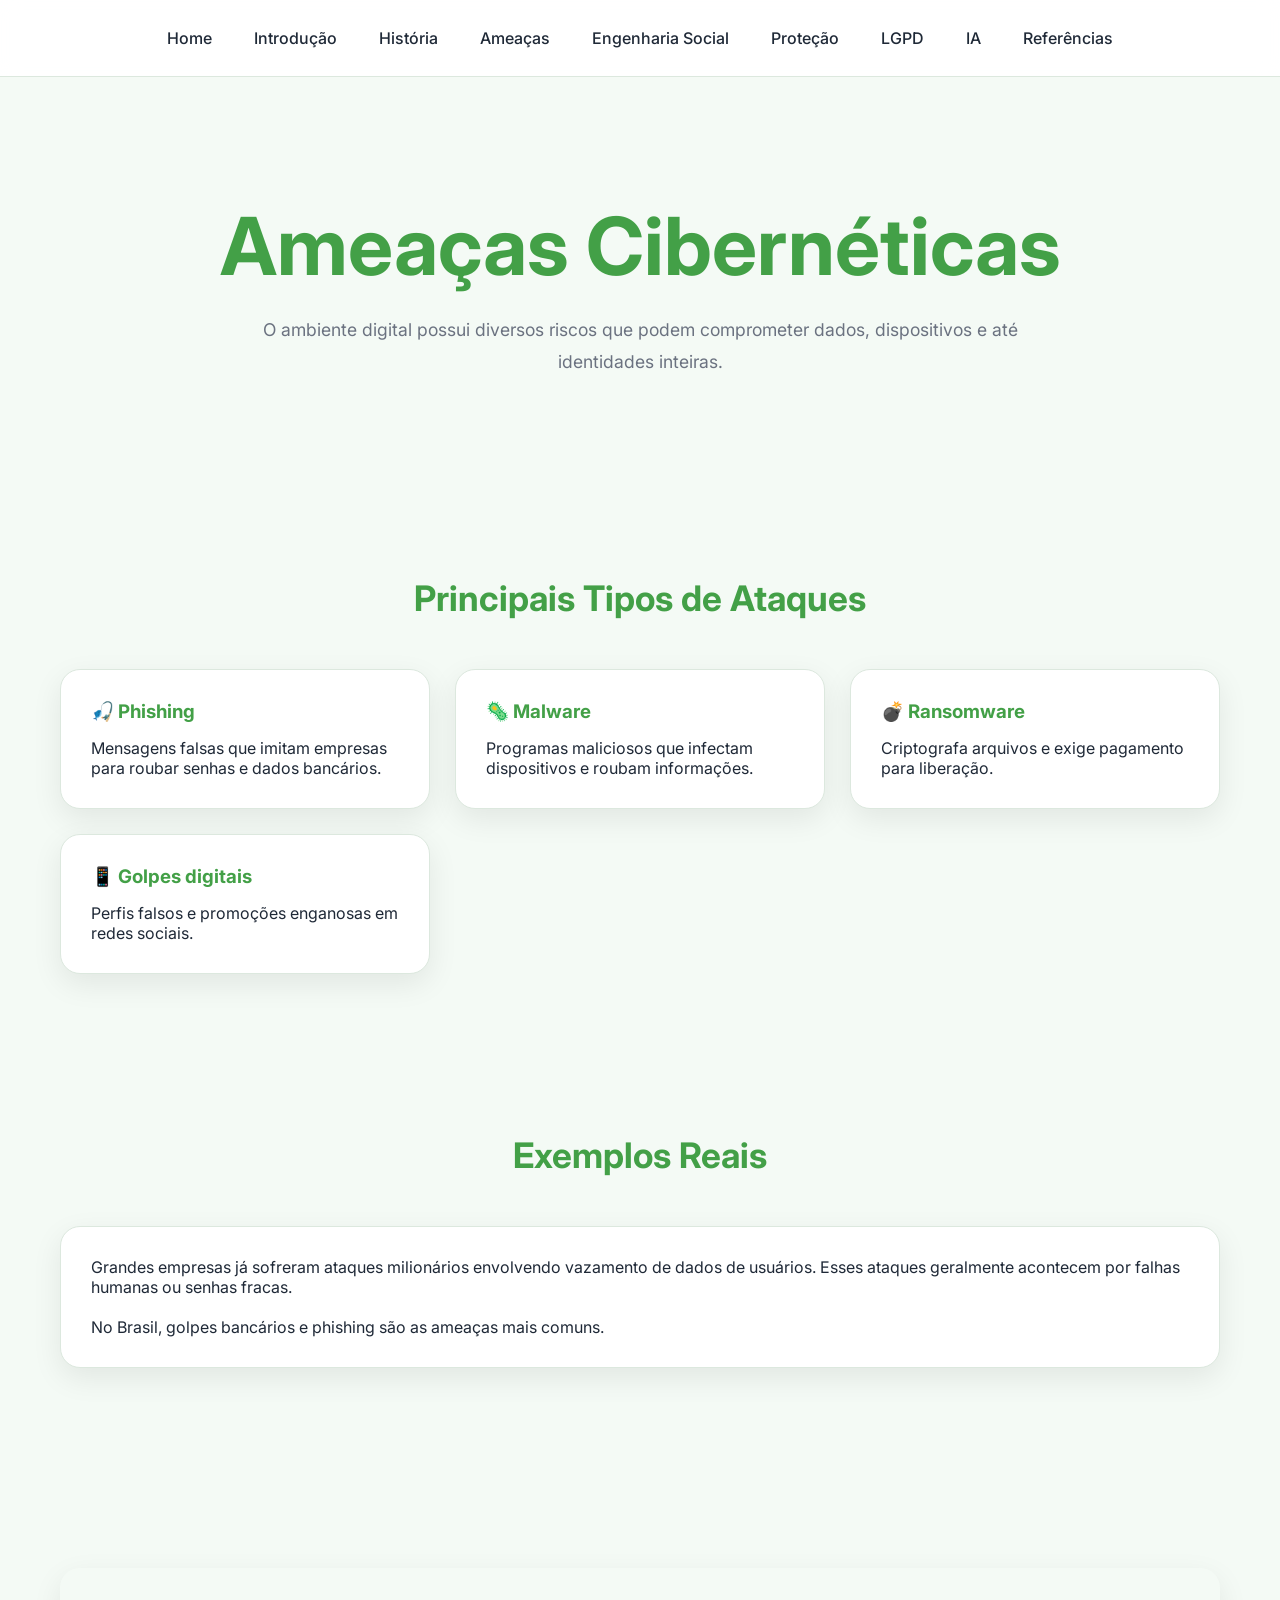
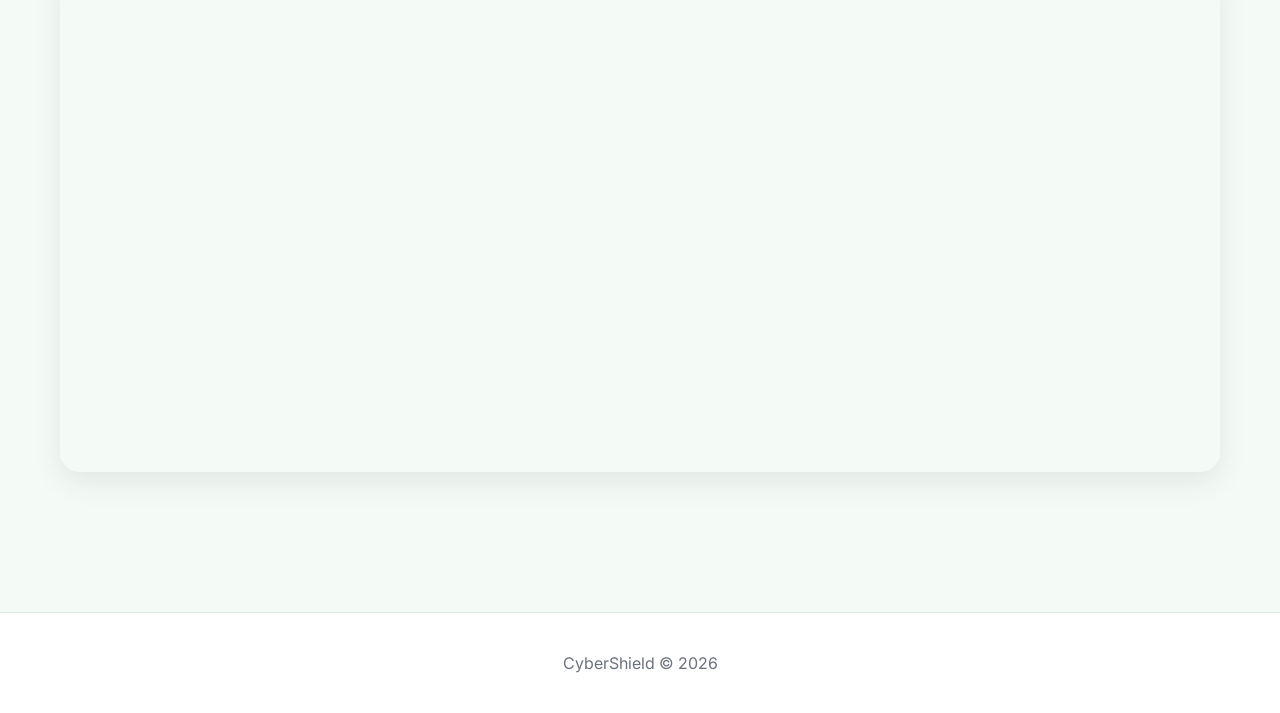
==== ameacas.html @ a0010983 "Add files via upload" ====
<!DOCTYPE html>
<html lang="pt-BR">
<head>
<meta charset="UTF-8">
<meta name="viewport" content="width=device-width, initial-scale=1.0">

<title>Ameaças Cibernéticas</title>

<link href="https://fonts.googleapis.com/css2?family=Inter:wght@300;400;500;600;700&display=swap" rel="stylesheet">
<link rel="stylesheet" href="style.css">
</head>

<body>

<header>
<nav class="navbar">

<a href="index.html">Home</a>
<a href="intro.html">Introdução</a>
<a href="historia.html">História</a>
<a href="ameacas.html">Ameaças</a>
<a href="engenharia.html">Engenharia Social</a>
<a href="protecao.html">Proteção</a>
<a href="lgpd.html">LGPD</a>
<a href="ia.html">IA</a>
<a href="referencias.html">Referências</a>

</nav>
</header>

<section class="hero">

<h1>Ameaças Cibernéticas</h1>

<p>
O ambiente digital possui diversos riscos que podem comprometer dados, dispositivos e até identidades inteiras.
</p>

</section>

<section class="container hidden">

<div class="section-title">
<h2>Principais Tipos de Ataques</h2>
</div>

<div class="grid">

<div class="card">
<h3>🎣 Phishing</h3>
<p>Mensagens falsas que imitam empresas para roubar senhas e dados bancários.</p>
</div>

<div class="card">
<h3>🦠 Malware</h3>
<p>Programas maliciosos que infectam dispositivos e roubam informações.</p>
</div>

<div class="card">
<h3>💣 Ransomware</h3>
<p>Criptografa arquivos e exige pagamento para liberação.</p>
</div>

<div class="card">
<h3>📱 Golpes digitais</h3>
<p>Perfis falsos e promoções enganosas em redes sociais.</p>
</div>

</div>

</section>

<section class="container hidden">

<div class="section-title">
<h2>Exemplos Reais</h2>
</div>

<div class="card">

<p>
Grandes empresas já sofreram ataques milionários envolvendo vazamento de dados de usuários.
Esses ataques geralmente acontecem por falhas humanas ou senhas fracas.
</p>

<br>

<p>
No Brasil, golpes bancários e phishing são as ameaças mais comuns.
</p>

</div>

</section>

<section class="container hidden">

<div class="video">

<iframe 
src="https://www.youtube.com/embed/6XQJ5v7x0m0"
allowfullscreen>
</iframe>

</div>

</section>

<footer>
CyberShield © 2026
</footer>

<script src="script.js"></script>

</body>
</html>
---- style.css ----
:root{

--bg:#f4faf5;
--white:#ffffff;

--green:#66bb6a;
--green-dark:#43a047;
--green-light:#e8f5e9;

--text:#1f2937;
--muted:#6b7280;

--border:#dce8de;

--shadow:0 10px 30px rgba(0,0,0,.08);

}

*{
margin:0;
padding:0;
box-sizing:border-box;
}

html{
scroll-behavior:smooth;
}

body{
font-family:'Inter',sans-serif;
background:var(--bg);
color:var(--text);
overflow-x:hidden;
}

/* MENU */

header{
position:sticky;
top:0;
z-index:1000;
background:rgba(255,255,255,.92);
backdrop-filter:blur(10px);
border-bottom:1px solid var(--border);
}

.navbar{

max-width:1400px;

margin:auto;

display:flex;
justify-content:center;
align-items:center;

gap:10px;

padding:18px;

flex-wrap:wrap;

}

.navbar a{

text-decoration:none;

color:var(--text);

padding:10px 16px;

border-radius:12px;

font-weight:500;

transition:.3s;

}

.navbar a:hover{

background:var(--green-light);

color:var(--green-dark);

transform:translateY(-2px);

}

/* HERO */

.hero{

max-width:1200px;

margin:auto;

padding:120px 20px;

text-align:center;

}

.hero h1{

font-size:clamp(2.5rem,7vw,5rem);

color:var(--green-dark);

margin-bottom:20px;

}

.hero p{

max-width:800px;

margin:auto;

font-size:1.1rem;

line-height:1.8;

color:var(--muted);

}

/* BOTÕES */

.btn{

display:inline-block;

margin-top:25px;

padding:14px 24px;

background:var(--green);

color:white;

text-decoration:none;

border-radius:12px;

transition:.3s;

font-weight:600;

}

.btn:hover{

background:var(--green-dark);

transform:translateY(-4px);

}

/* CONTAINER */

.container{

max-width:1200px;

margin:auto;

padding:80px 20px;

}

/* TITULOS */

.section-title{

text-align:center;

margin-bottom:50px;

}

.section-title h2{

font-size:2.2rem;

color:var(--green-dark);

margin-bottom:15px;

}

.section-title p{

max-width:700px;

margin:auto;

color:var(--muted);

}

/* GRID */

.grid{

display:grid;

grid-template-columns:repeat(auto-fit,minmax(280px,1fr));

gap:25px;

}

/* CARD */

.card{

background:white;

padding:30px;

border-radius:20px;

border:1px solid var(--border);

box-shadow:var(--shadow);

transition:.4s;

}

.card:hover{

transform:translateY(-8px);

}

.card h3{

margin-bottom:15px;

color:var(--green-dark);

}

/* STATS */

.stats{

display:grid;

grid-template-columns:repeat(auto-fit,minmax(220px,1fr));

gap:20px;

margin-top:60px;

}

.stat{

background:white;

padding:30px;

border-radius:20px;

text-align:center;

box-shadow:var(--shadow);

}

.stat h3{

font-size:2.5rem;

color:var(--green-dark);

margin-bottom:10px;

}

/* TIMELINE */

.timeline{

border-left:4px solid var(--green);

padding-left:30px;

}

.timeline-item{

background:white;

padding:20px;

border-radius:18px;

margin-bottom:25px;

box-shadow:var(--shadow);

}

.timeline-item h3{

color:var(--green-dark);

margin-bottom:10px;

}

/* VIDEO */

.video{

overflow:hidden;

border-radius:20px;

box-shadow:var(--shadow);

margin-top:40px;

}

.video iframe{

width:100%;

height:500px;

border:none;

}

/* TABELA */

table{

width:100%;

border-collapse:collapse;

background:white;

border-radius:20px;

overflow:hidden;

box-shadow:var(--shadow);

}

th{

background:var(--green);

color:white;

padding:16px;

}

td{

padding:16px;

border-bottom:1px solid var(--border);

}

/* FOOTER */

footer{

margin-top:60px;

background:white;

padding:40px;

text-align:center;

border-top:1px solid var(--border);

color:var(--muted);

}

/* ANIMAÇÕES */

.hidden{

opacity:0;

transform:translateY(50px);

transition:all .8s ease;

}

.show{

opacity:1;

transform:translateY(0);

}

/* TOP BUTTON */

.top-btn{

position:fixed;

right:25px;

bottom:25px;

background:var(--green);

color:white;

padding:15px;

border-radius:50%;

text-decoration:none;

font-size:20px;

box-shadow:var(--shadow);

transition:.3s;

}

.top-btn:hover{

background:var(--green-dark);

}

@media(max-width:768px){

.video iframe{

height:280px;

}

.hero{

padding:80px 20px;

}

}
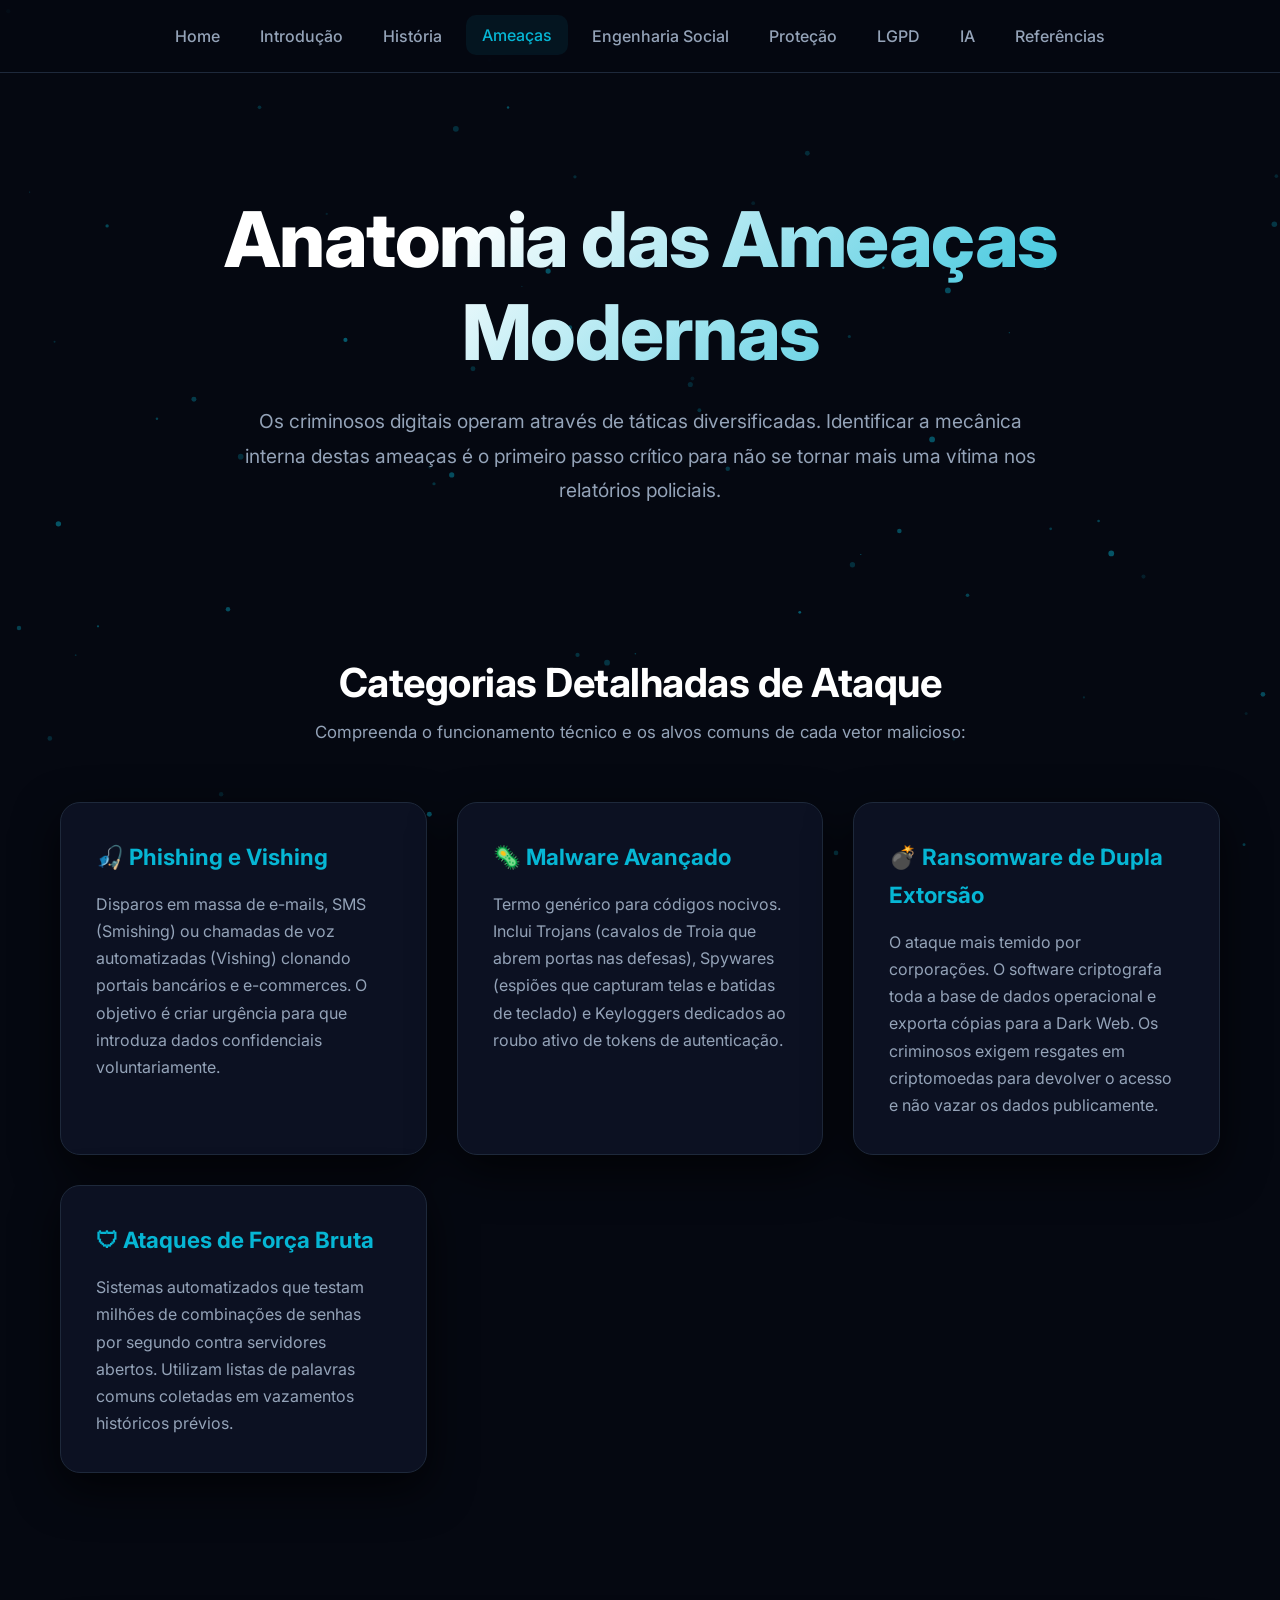
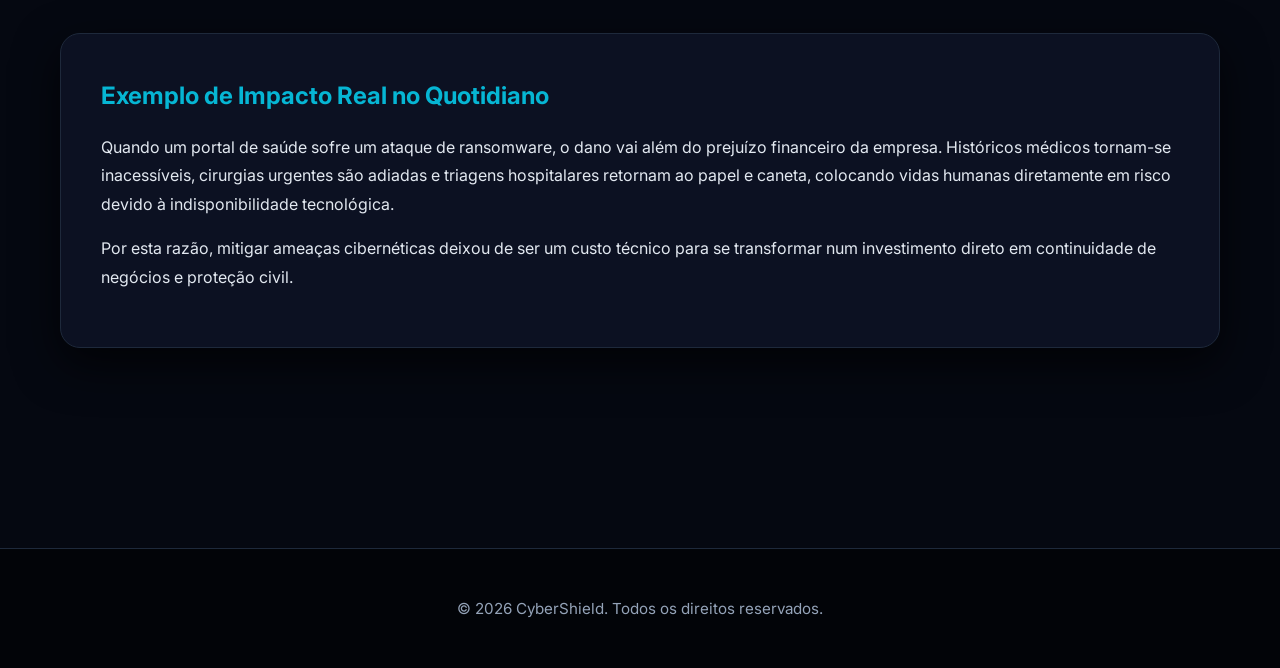
==== commit 0a181858: "Add files via upload" ====
--- a/ameacas.html
+++ b/ameacas.html
@@ -1,116 +1,55 @@
 <!DOCTYPE html>
 <html lang="pt-BR">
 <head>
-<meta charset="UTF-8">
-<meta name="viewport" content="width=device-width, initial-scale=1.0">
+    <meta charset="UTF-8">
+    <meta name="viewport" content="width=device-width, initial-scale=1.0">
+    <title>Ameaças Cibernéticas - CyberShield</title>
+    <link href="https://fonts.googleapis.com/css2?family=Inter:wght@300;400;500;600;700&display=swap" rel="stylesheet">
+    <link rel="stylesheet" href="style.css">
+</head>
+<body>
+    <header><nav class="navbar"><a href="index.html">Home</a><a href="intro.html">Introdução</a><a href="historia.html">História</a><a href="ameacas.html">Ameaças</a><a href="engenharia.html">Engenharia Social</a><a href="protecao.html">Proteção</a><a href="lgpd.html">LGPD</a><a href="ia.html">IA</a><a href="referencias.html">Referências</a></nav></header>
 
-<title>Ameaças Cibernéticas</title>
+    <section class="hero">
+        <h1>Anatomia das Ameaças Modernas</h1>
+        <p>Os criminosos digitais operam através de táticas diversificadas. Identificar a mecânica interna destas ameaças é o primeiro passo crítico para não se tornar mais uma vítima nos relatórios policiais.</p>
+    </section>
 
-<link href="https://fonts.googleapis.com/css2?family=Inter:wght@300;400;500;600;700&display=swap" rel="stylesheet">
-<link rel="stylesheet" href="style.css">
-</head>
+    <section class="container hidden">
+        <div class="section-title">
+            <h2>Categorias Detalhadas de Ataque</h2>
+            <p>Compreenda o funcionamento técnico e os alvos comuns de cada vetor malicioso:</p>
+        </div>
+        <div class="grid">
+            <div class="card">
+                <h3>🎣 Phishing e Vishing</h3>
+                <p>Disparos em massa de e-mails, SMS (Smishing) ou chamadas de voz automatizadas (Vishing) clonando portais bancários e e-commerces. O objetivo é criar urgência para que introduza dados confidenciais voluntariamente.</p>
+            </div>
+            <div class="card">
+                <h3>🦠 Malware Avançado</h3>
+                <p>Termo genérico para códigos nocivos. Inclui Trojans (cavalos de Troia que abrem portas nas defesas), Spywares (espiões que capturam telas e batidas de teclado) e Keyloggers dedicados ao roubo ativo de tokens de autenticação.</p>
+            </div>
+            <div class="card">
+                <h3>💣 Ransomware de Dupla Extorsão</h3>
+                <p>O ataque mais temido por corporações. O software criptografa toda a base de dados operacional e exporta cópias para a Dark Web. Os criminosos exigem resgates em criptomoedas para devolver o acesso e não vazar os dados publicamente.</p>
+            </div>
+            <div class="card">
+                <h3>🛡 Ataques de Força Bruta</h3>
+                <p>Sistemas automatizados que testam milhões de combinações de senhas por segundo contra servidores abertos. Utilizam listas de palavras comuns coletadas em vazamentos históricos prévios.</p>
+            </div>
+        </div>
+    </section>
 
-<body>
+    <section class="container hidden">
+        <div class="content-block">
+            <h3>Exemplo de Impacto Real no Quotidiano</h3>
+            <p>Quando um portal de saúde sofre um ataque de ransomware, o dano vai além do prejuízo financeiro da empresa. Históricos médicos tornam-se inacessíveis, cirurgias urgentes são adiadas e triagens hospitalares retornam ao papel e caneta, colocando vidas humanas diretamente em risco devido à indisponibilidade tecnológica.</p>
+            <p>Por esta razão, mitigar ameaças cibernéticas deixou de ser um custo técnico para se transformar num investimento direto em continuidade de negócios e proteção civil.</p>
+        </div>
+    </section>
 
-<header>
-<nav class="navbar">
-
-<a href="index.html">Home</a>
-<a href="intro.html">Introdução</a>
-<a href="historia.html">História</a>
-<a href="ameacas.html">Ameaças</a>
-<a href="engenharia.html">Engenharia Social</a>
-<a href="protecao.html">Proteção</a>
-<a href="lgpd.html">LGPD</a>
-<a href="ia.html">IA</a>
-<a href="referencias.html">Referências</a>
-
-</nav>
-</header>
-
-<section class="hero">
-
-<h1>Ameaças Cibernéticas</h1>
-
-<p>
-O ambiente digital possui diversos riscos que podem comprometer dados, dispositivos e até identidades inteiras.
-</p>
-
-</section>
-
-<section class="container hidden">
-
-<div class="section-title">
-<h2>Principais Tipos de Ataques</h2>
-</div>
-
-<div class="grid">
-
-<div class="card">
-<h3>🎣 Phishing</h3>
-<p>Mensagens falsas que imitam empresas para roubar senhas e dados bancários.</p>
-</div>
-
-<div class="card">
-<h3>🦠 Malware</h3>
-<p>Programas maliciosos que infectam dispositivos e roubam informações.</p>
-</div>
-
-<div class="card">
-<h3>💣 Ransomware</h3>
-<p>Criptografa arquivos e exige pagamento para liberação.</p>
-</div>
-
-<div class="card">
-<h3>📱 Golpes digitais</h3>
-<p>Perfis falsos e promoções enganosas em redes sociais.</p>
-</div>
-
-</div>
-
-</section>
-
-<section class="container hidden">
-
-<div class="section-title">
-<h2>Exemplos Reais</h2>
-</div>
-
-<div class="card">
-
-<p>
-Grandes empresas já sofreram ataques milionários envolvendo vazamento de dados de usuários.
-Esses ataques geralmente acontecem por falhas humanas ou senhas fracas.
-</p>
-
-<br>
-
-<p>
-No Brasil, golpes bancários e phishing são as ameaças mais comuns.
-</p>
-
-</div>
-
-</section>
-
-<section class="container hidden">
-
-<div class="video">
-
-<iframe 
-src="https://www.youtube.com/embed/6XQJ5v7x0m0"
-allowfullscreen>
-</iframe>
-
-</div>
-
-</section>
-
-<footer>
-CyberShield © 2026
-</footer>
-
-<script src="script.js"></script>
-
+    <footer><p>&copy; 2026 CyberShield. Todos os direitos reservados.</p></footer>
+    <a href="#" class="top-btn">&#129145;</a>
+    <script src="script.js"></script>
 </body>
 </html>
--- a/style.css
+++ b/style.css
@@ -1,463 +1,367 @@
-:root{
-
---bg:#f4faf5;
---white:#ffffff;
-
---green:#66bb6a;
---green-dark:#43a047;
---green-light:#e8f5e9;
-
---text:#1f2937;
---muted:#6b7280;
-
---border:#dce8de;
-
---shadow:0 10px 30px rgba(0,0,0,.08);
-
-}
-
-*{
-margin:0;
-padding:0;
-box-sizing:border-box;
-}
-
-html{
-scroll-behavior:smooth;
-}
-
-body{
-font-family:'Inter',sans-serif;
-background:var(--bg);
-color:var(--text);
-overflow-x:hidden;
-}
-
-/* MENU */
-
-header{
-position:sticky;
-top:0;
-z-index:1000;
-background:rgba(255,255,255,.92);
-backdrop-filter:blur(10px);
-border-bottom:1px solid var(--border);
-}
-
-.navbar{
-
-max-width:1400px;
-
-margin:auto;
-
-display:flex;
-justify-content:center;
-align-items:center;
-
-gap:10px;
-
-padding:18px;
-
-flex-wrap:wrap;
-
-}
-
-.navbar a{
-
-text-decoration:none;
-
-color:var(--text);
-
-padding:10px 16px;
-
-border-radius:12px;
-
-font-weight:500;
-
-transition:.3s;
-
-}
-
-.navbar a:hover{
-
-background:var(--green-light);
-
-color:var(--green-dark);
-
-transform:translateY(-2px);
-
-}
-
-/* HERO */
-
-.hero{
-
-max-width:1200px;
-
-margin:auto;
-
-padding:120px 20px;
-
-text-align:center;
-
-}
-
-.hero h1{
-
-font-size:clamp(2.5rem,7vw,5rem);
-
-color:var(--green-dark);
-
-margin-bottom:20px;
-
-}
-
-.hero p{
-
-max-width:800px;
-
-margin:auto;
-
-font-size:1.1rem;
-
-line-height:1.8;
-
-color:var(--muted);
-
-}
-
-/* BOTÕES */
-
-.btn{
-
-display:inline-block;
-
-margin-top:25px;
-
-padding:14px 24px;
-
-background:var(--green);
-
-color:white;
-
-text-decoration:none;
-
-border-radius:12px;
-
-transition:.3s;
-
-font-weight:600;
-
-}
-
-.btn:hover{
-
-background:var(--green-dark);
-
-transform:translateY(-4px);
-
-}
-
-/* CONTAINER */
-
-.container{
-
-max-width:1200px;
-
-margin:auto;
-
-padding:80px 20px;
-
-}
-
-/* TITULOS */
-
-.section-title{
-
-text-align:center;
-
-margin-bottom:50px;
-
-}
-
-.section-title h2{
-
-font-size:2.2rem;
-
-color:var(--green-dark);
-
-margin-bottom:15px;
-
-}
-
-.section-title p{
-
-max-width:700px;
-
-margin:auto;
-
-color:var(--muted);
-
-}
-
-/* GRID */
-
-.grid{
-
-display:grid;
-
-grid-template-columns:repeat(auto-fit,minmax(280px,1fr));
-
-gap:25px;
-
-}
-
-/* CARD */
-
-.card{
-
-background:white;
-
-padding:30px;
-
-border-radius:20px;
-
-border:1px solid var(--border);
-
-box-shadow:var(--shadow);
-
-transition:.4s;
-
-}
-
-.card:hover{
-
-transform:translateY(-8px);
-
-}
-
-.card h3{
-
-margin-bottom:15px;
-
-color:var(--green-dark);
-
-}
-
-/* STATS */
-
-.stats{
-
-display:grid;
-
-grid-template-columns:repeat(auto-fit,minmax(220px,1fr));
-
-gap:20px;
-
-margin-top:60px;
-
-}
-
-.stat{
-
-background:white;
-
-padding:30px;
-
-border-radius:20px;
-
-text-align:center;
-
-box-shadow:var(--shadow);
-
-}
-
-.stat h3{
-
-font-size:2.5rem;
-
-color:var(--green-dark);
-
-margin-bottom:10px;
-
-}
-
-/* TIMELINE */
-
-.timeline{
-
-border-left:4px solid var(--green);
-
-padding-left:30px;
-
-}
-
-.timeline-item{
-
-background:white;
-
-padding:20px;
-
-border-radius:18px;
-
-margin-bottom:25px;
-
-box-shadow:var(--shadow);
-
-}
-
-.timeline-item h3{
-
-color:var(--green-dark);
-
-margin-bottom:10px;
-
-}
-
-/* VIDEO */
-
-.video{
-
-overflow:hidden;
-
-border-radius:20px;
-
-box-shadow:var(--shadow);
-
-margin-top:40px;
-
-}
-
-.video iframe{
-
-width:100%;
-
-height:500px;
-
-border:none;
-
-}
-
-/* TABELA */
-
-table{
-
-width:100%;
-
-border-collapse:collapse;
-
-background:white;
-
-border-radius:20px;
-
-overflow:hidden;
-
-box-shadow:var(--shadow);
-
-}
-
-th{
-
-background:var(--green);
-
-color:white;
-
-padding:16px;
-
-}
-
-td{
-
-padding:16px;
-
-border-bottom:1px solid var(--border);
-
-}
-
-/* FOOTER */
-
-footer{
-
-margin-top:60px;
-
-background:white;
-
-padding:40px;
-
-text-align:center;
-
-border-top:1px solid var(--border);
-
-color:var(--muted);
-
-}
-
-/* ANIMAÇÕES */
-
-.hidden{
-
-opacity:0;
-
-transform:translateY(50px);
-
-transition:all .8s ease;
-
-}
-
-.show{
-
-opacity:1;
-
-transform:translateY(0);
-
-}
-
-/* TOP BUTTON */
-
-.top-btn{
-
-position:fixed;
-
-right:25px;
-
-bottom:25px;
-
-background:var(--green);
-
-color:white;
-
-padding:15px;
-
-border-radius:50%;
-
-text-decoration:none;
-
-font-size:20px;
-
-box-shadow:var(--shadow);
-
-transition:.3s;
-
-}
-
-.top-btn:hover{
-
-background:var(--green-dark);
-
-}
-
-@media(max-width:768px){
-
-.video iframe{
-
-height:280px;
-
-}
-
-.hero{
-
-padding:80px 20px;
-
-}
-
+:root {
+    --bg: #050811;
+    --card-bg: #0c1122;
+    --white: #ffffff;
+    --neon-blue: #3b82f6;
+    --neon-cyan: #06b6d4;
+    --neon-glow: rgba(6, 182, 212, 0.12);
+    --text: #e2e8f0;
+    --muted: #94a3b8;
+    --border: #1e293b;
+    --shadow: 0 16px 45px rgba(0, 0, 0, 0.7);
+}
+
+* {
+    margin: 0;
+    padding: 0;
+    box-sizing: border-box;
+}
+
+html {
+    scroll-behavior: smooth;
+}
+
+body {
+    font-family: 'Inter', sans-serif;
+    background: var(--bg);
+    color: var(--text);
+    overflow-x: hidden;
+    position: relative;
+}
+
+header,
+section,
+footer {
+    position: relative;
+    z-index: 1;
+}
+
+header {
+    position: sticky;
+    top: 0;
+    z-index: 1000;
+    background: rgba(5, 8, 17, 0.85);
+    backdrop-filter: blur(14px);
+    -webkit-backdrop-filter: blur(14px);
+    border-bottom: 1px solid var(--border);
+}
+
+.navbar {
+    max-width: 1400px;
+    margin: auto;
+    display: flex;
+    justify-content: center;
+    align-items: center;
+    gap: 8px;
+    padding: 16px;
+    flex-wrap: wrap;
+}
+
+.navbar a {
+    text-decoration: none;
+    color: var(--muted);
+    padding: 10px 16px;
+    border-radius: 10px;
+    font-weight: 500;
+    transition: all .3s ease;
+}
+
+.navbar a:hover,
+.navbar a.active {
+    background: rgba(6, 182, 212, 0.08);
+    color: var(--neon-cyan);
+    transform: translateY(-1px);
+}
+
+.hero {
+    max-width: 1100px;
+    margin: auto;
+    padding: 120px 20px 90px 20px;
+    text-align: center;
+}
+
+.hero h1 {
+    font-size: clamp(2.5rem, 6vw, 4.8rem);
+    color: var(--white);
+    background: linear-gradient(135deg, #fff 30%, var(--neon-cyan));
+    -webkit-background-clip: text;
+    background-clip: text; /* Adicione esta linha padrão */
+    -webkit-text-fill-color: transparent;
+    margin-bottom: 25px;
+    font-weight: 800;
+    letter-spacing: -1.5px;
+}
+
+.hero p {
+    max-width: 800px;
+    margin: auto;
+    font-size: 1.2rem;
+    line-height: 1.8;
+    color: var(--muted);
+}
+
+.btn {
+    display: inline-block;
+    margin-top: 30px;
+    padding: 15px 32px;
+    background: linear-gradient(135deg, var(--neon-blue), var(--neon-cyan));
+    color: white;
+    text-decoration: none;
+    border-radius: 12px;
+    transition: .3s cubic-bezier(0.4, 0, 0.2, 1);
+    font-weight: 600;
+    box-shadow: 0 4px 22px rgba(6, 182, 212, 0.3);
+}
+
+.btn:hover {
+    transform: translateY(-3px);
+    box-shadow: 0 6px 28px rgba(6, 182, 212, 0.5);
+}
+
+.container {
+    max-width: 1200px;
+    margin: auto;
+    padding: 60px 20px;
+}
+
+.section-title {
+    text-align: center;
+    margin-bottom: 60px;
+}
+
+.section-title h2 {
+    font-size: 2.5rem;
+    color: var(--white);
+    margin-bottom: 15px;
+    font-weight: 700;
+    letter-spacing: -0.5px;
+}
+
+.section-title p {
+    max-width: 750px;
+    margin: auto;
+    color: var(--muted);
+    font-size: 1.05rem;
+}
+
+.content-block {
+    background: var(--card-bg);
+    padding: 40px;
+    border-radius: 20px;
+    border: 1px solid var(--border);
+    box-shadow: var(--shadow);
+    margin-bottom: 40px;
+    line-height: 1.8;
+}
+
+.content-block h3 {
+    color: var(--neon-cyan);
+    margin-bottom: 15px;
+    font-size: 1.5rem;
+}
+
+.content-block p {
+    margin-bottom: 15px;
+}
+
+.grid {
+    display: grid;
+    grid-template-columns: repeat(auto-fit, minmax(320px, 1fr));
+    gap: 30px;
+    margin-bottom: 40px;
+}
+
+.card {
+    background: var(--card-bg);
+    padding: 35px;
+    border-radius: 20px;
+    border: 1px solid var(--border);
+    box-shadow: var(--shadow);
+    transition: all .4s cubic-bezier(0.16, 1, 0.3, 1);
+    line-height: 1.7;
+}
+
+.card:hover {
+    transform: translateY(-8px);
+    border-color: var(--neon-cyan);
+    box-shadow: 0 16px 35px var(--neon-glow);
+}
+
+.card h3 {
+    margin-bottom: 15px;
+    color: var(--neon-cyan);
+    font-size: 1.4rem;
+}
+
+.card p {
+    color: var(--muted);
+    font-size: 1rem;
+}
+
+.stats {
+    display: grid;
+    grid-template-columns: repeat(auto-fit, minmax(240px, 1fr));
+    gap: 30px;
+    margin-top: 50px;
+}
+
+.stat {
+    background: var(--card-bg);
+    padding: 40px 25px;
+    border-radius: 20px;
+    text-align: center;
+    border: 1px solid var(--border);
+    box-shadow: var(--shadow);
+}
+
+.stat h3 {
+    font-size: 3.2rem;
+    color: var(--neon-blue);
+    margin-bottom: 12px;
+    font-weight: 800;
+}
+
+.stat p {
+    color: var(--text);
+    font-size: 1.05rem;
+}
+
+.timeline {
+    border-left: 4px solid var(--neon-blue);
+    padding-left: 35px;
+    max-width: 950px;
+    margin: auto;
+}
+
+.timeline-item {
+    background: var(--card-bg);
+    padding: 35px;
+    border-radius: 20px;
+    margin-bottom: 35px;
+    border: 1px solid var(--border);
+    box-shadow: var(--shadow);
+    position: relative;
+}
+
+.timeline-item::before {
+    content: '';
+    position: absolute;
+    left: -49px;
+    top: 40px;
+    width: 24px;
+    height: 24px;
+    background: var(--bg);
+    border: 4px solid var(--neon-cyan);
+    border-radius: 50%;
+    z-index: 2;
+}
+
+.timeline-item h3 {
+    color: var(--neon-cyan);
+    margin-bottom: 12px;
+    font-size: 1.6rem;
+}
+
+.video {
+    overflow: hidden;
+    border-radius: 20px;
+    box-shadow: var(--shadow);
+    margin-top: 50px;
+    border: 1px solid var(--border);
+}
+
+.video iframe {
+    width: 100%;
+    height: 540px;
+    border: none;
+    display: block;
+}
+
+table {
+    width: 100%;
+    border-collapse: collapse;
+    background: var(--card-bg);
+    border-radius: 20px;
+    overflow: hidden;
+    box-shadow: var(--shadow);
+    border: 1px solid var(--border);
+    margin: 40px 0;
+    font-size: 1rem;
+}
+
+th {
+    background: var(--neon-blue);
+    color: white;
+    padding: 20px;
+    font-weight: 600;
+    text-align: left;
+}
+
+td {
+    padding: 18px;
+    border-bottom: 1px solid var(--border);
+    color: var(--text);
+    line-height: 1.6;
+}
+
+tr:last-child td {
+    border-bottom: none;
+}
+
+.hidden {
+    opacity: 0;
+    transform: translateY(35px);
+    transition: all .9s cubic-bezier(0.16, 1, 0.3, 1);
+}
+
+.show {
+    opacity: 1;
+    transform: translateY(0);
+}
+
+.top-btn {
+    position: fixed;
+    right: 35px;
+    bottom: 35px;
+    background: var(--neon-blue);
+    color: white;
+    padding: 16px;
+    border-radius: 50%;
+    text-decoration: none;
+    font-size: 22px;
+    line-height: 1;
+    box-shadow: 0 6px 25px rgba(59, 130, 246, 0.4);
+    transition: all .3s;
+    opacity: 0;
+    pointer-events: none;
+    z-index: 999;
+}
+
+.top-btn:hover {
+    background: var(--neon-cyan);
+    transform: scale(1.1) translateY(-3px);
+}
+
+footer {
+    margin-top: 100px;
+    background: #020408;
+    padding: 50px 20px;
+    text-align: center;
+    border-top: 1px solid var(--border);
+    color: var(--muted);
+    font-size: 0.95rem;
+}
+
+@media(max-width: 768px) {
+    .video iframe {
+        height: 300px;
+    }
+
+    .hero {
+        padding: 90px 20px 60px 20px;
+    }
+
+    .timeline-item::before {
+        left: -47px;
+    }
 }
